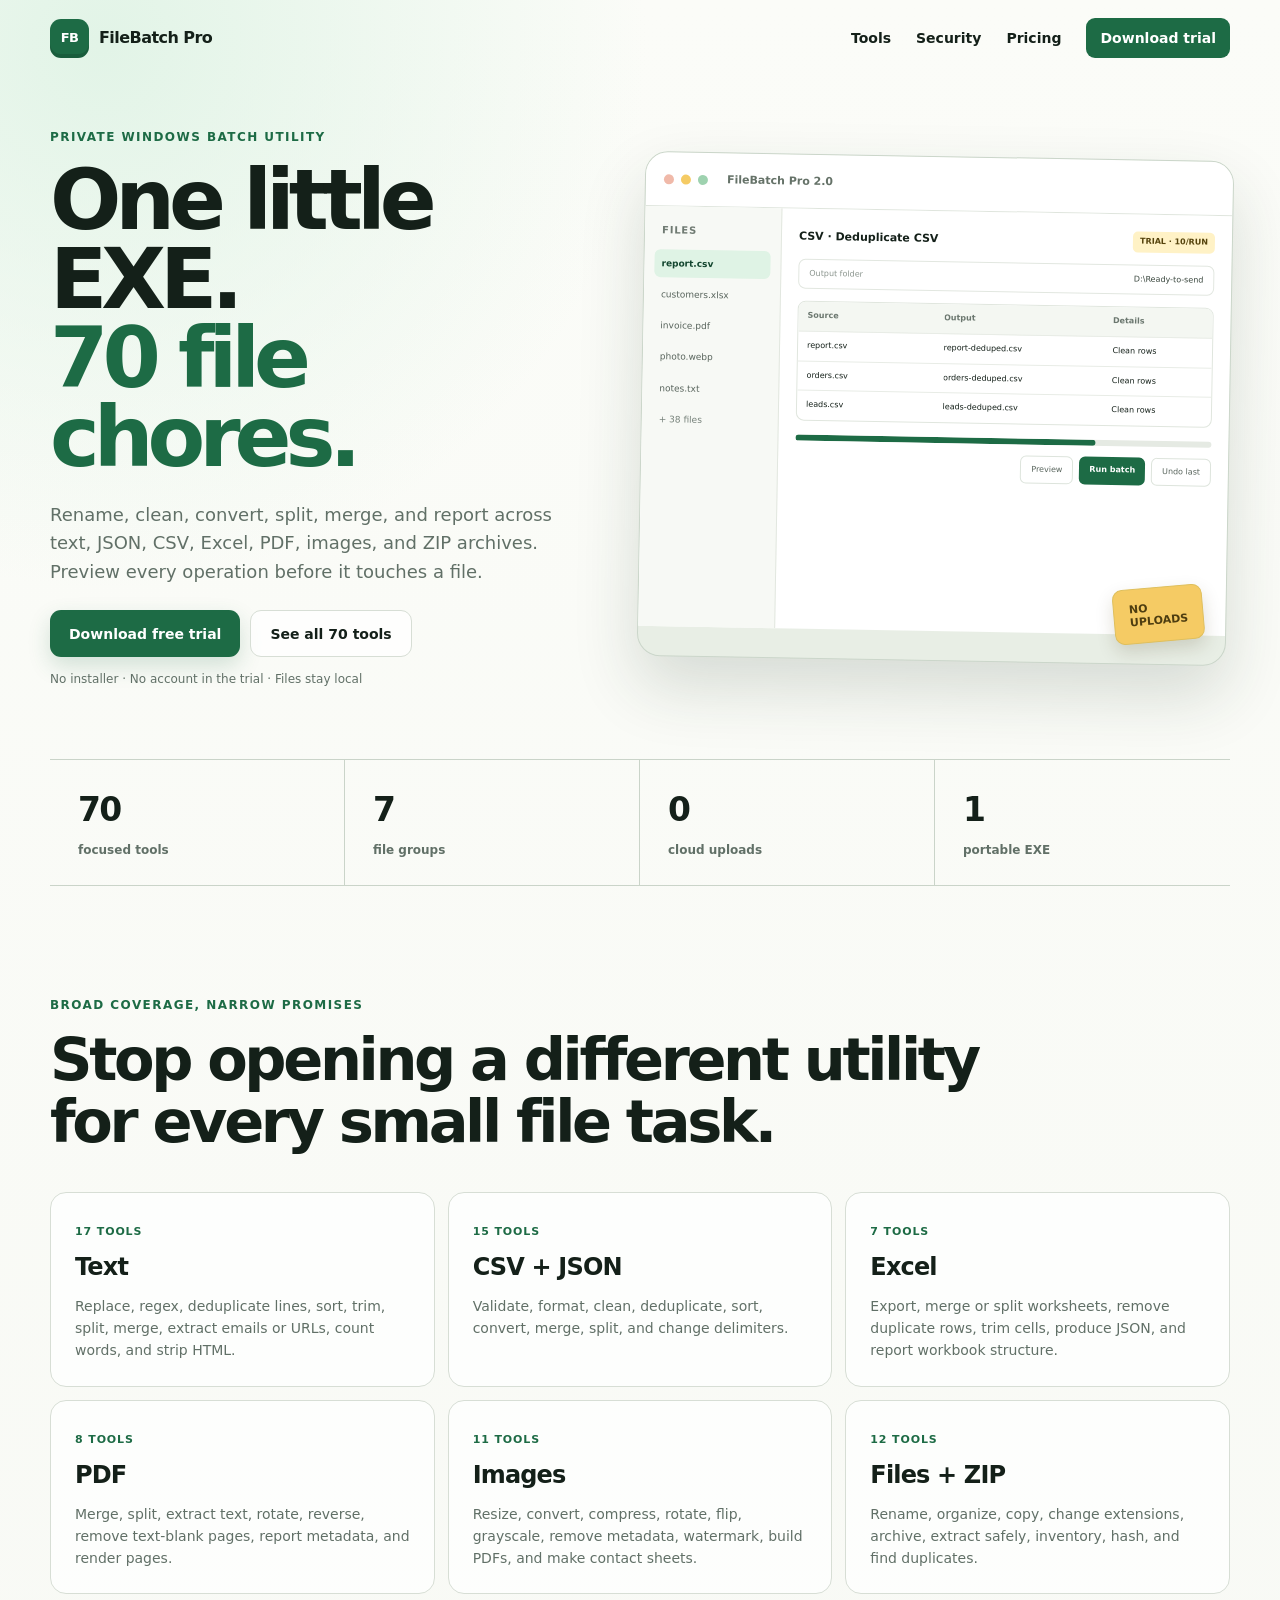
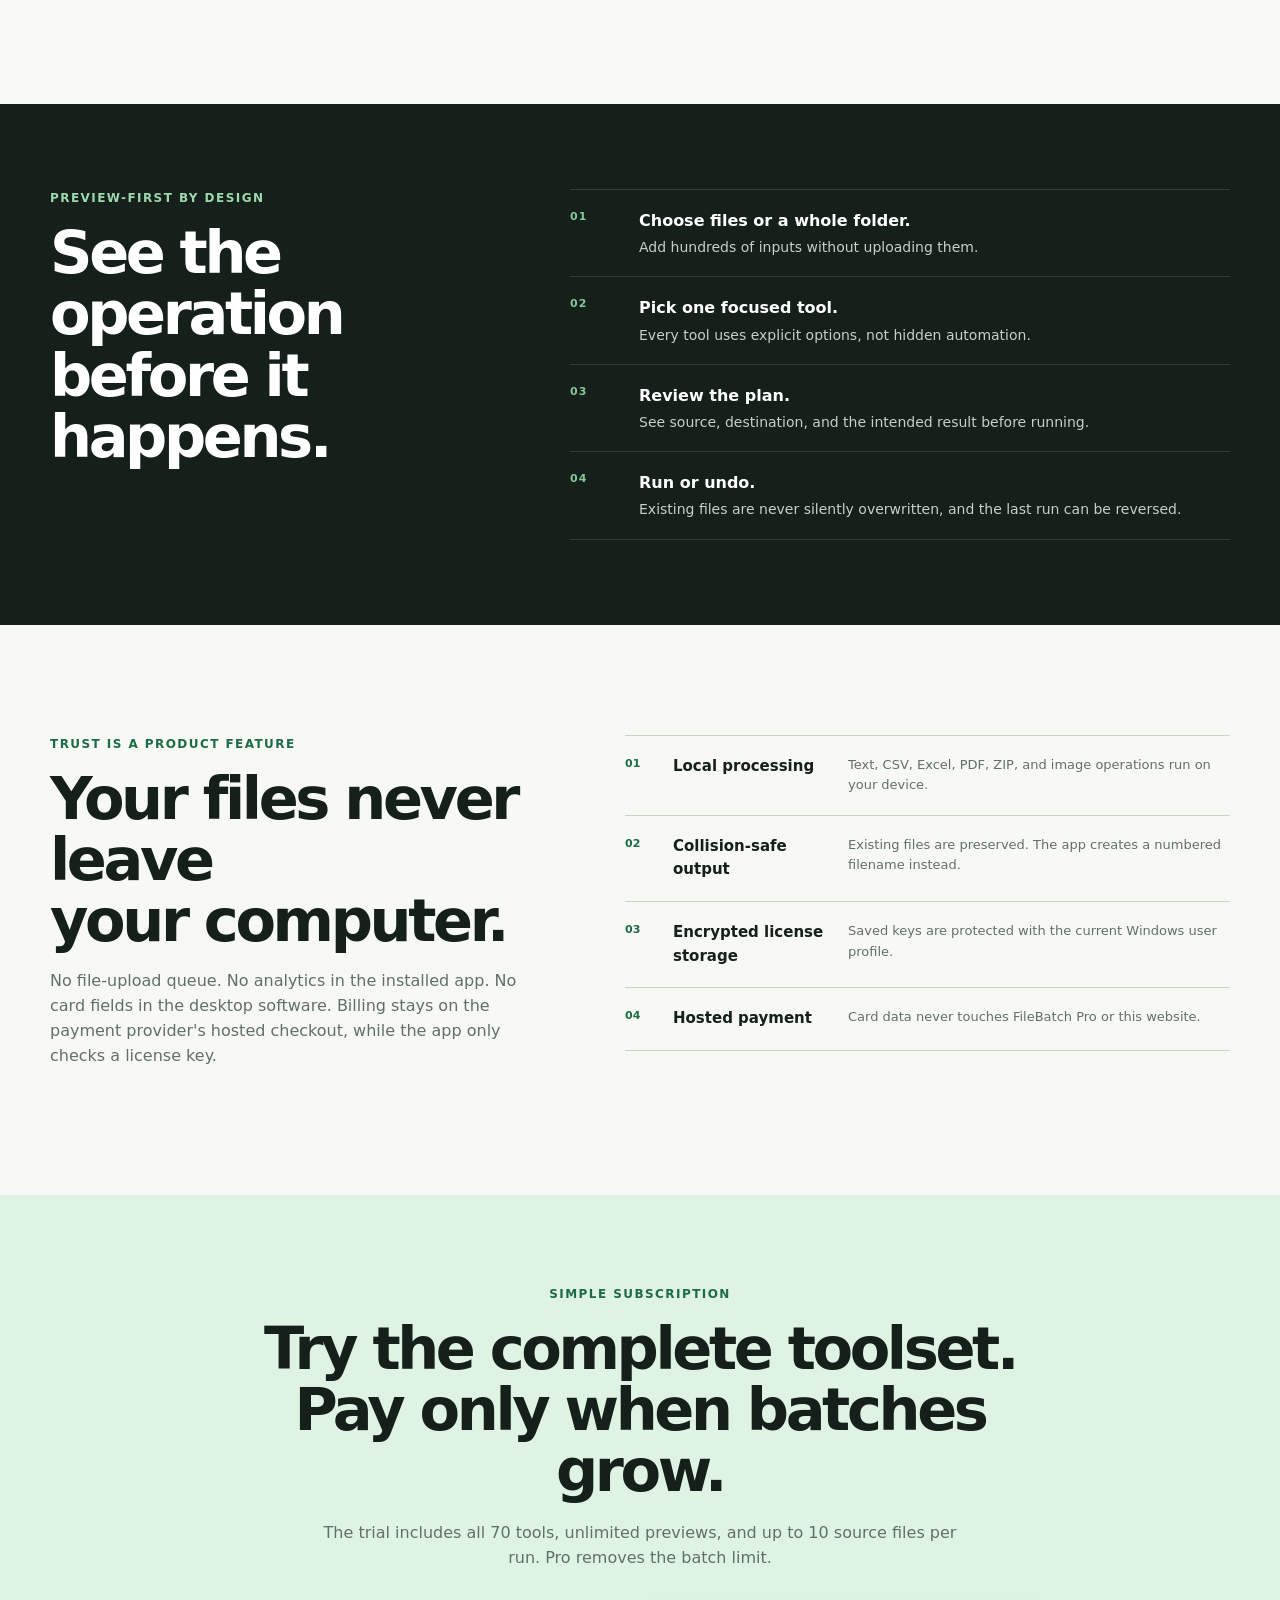
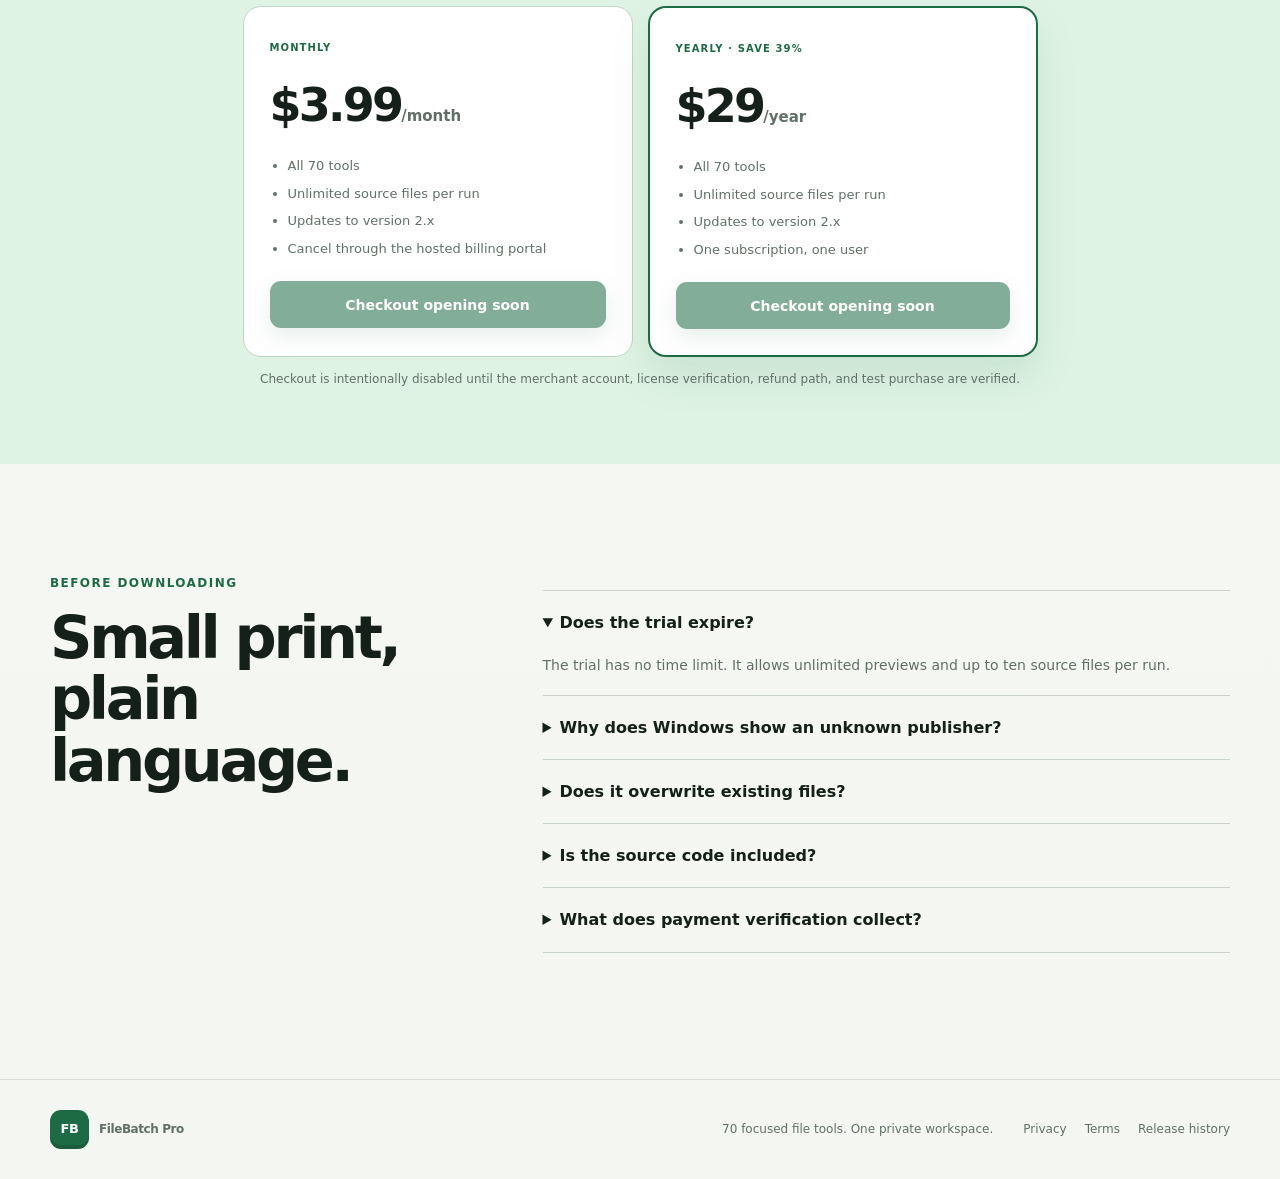
==== index.html @ 9b064d22 "Publish FileBatch Pro 2.0 landing page" ====
<!doctype html>
<html lang="en">
<head>
  <meta charset="utf-8">
  <meta name="viewport" content="width=device-width, initial-scale=1">
  <meta name="description" content="FileBatch Pro is a private Windows EXE with 70 batch tools for text, CSV, Excel, PDF, images, ZIP archives, and file organization.">
  <title>FileBatch Pro — 70 private file tools in one EXE</title>
  <link rel="stylesheet" href="styles.css">
</head>
<body>
  <header class="nav">
    <a class="brand" href="#top" aria-label="FileBatch Pro home">
      <span class="brand-mark">FB</span>
      <span>FileBatch Pro</span>
    </a>
    <nav>
      <a href="#tools">Tools</a>
      <a href="#security">Security</a>
      <a href="#pricing">Pricing</a>
      <a class="download-nav" href="https://github.com/Mudycrafter-rubbish-coder/filebatch-pro/releases/latest/download/FileBatchPro.exe">Download trial</a>
    </nav>
  </header>

  <main id="top">
    <section class="hero">
      <div class="hero-copy">
        <p class="eyebrow">Private Windows batch utility</p>
        <h1>One little EXE.<br><span>70 file chores.</span></h1>
        <p class="lede">Rename, clean, convert, split, merge, and report across text, JSON, CSV, Excel, PDF, images, and ZIP archives. Preview every operation before it touches a file.</p>
        <div class="hero-actions">
          <a class="button primary" href="https://github.com/Mudycrafter-rubbish-coder/filebatch-pro/releases/latest/download/FileBatchPro.exe">Download free trial</a>
          <a class="button quiet" href="#tools">See all 70 tools</a>
        </div>
        <p class="micro">No installer · No account in the trial · Files stay local</p>
      </div>

      <div class="product-art" aria-label="Illustration of the FileBatch Pro workspace">
        <div class="window-bar"><span></span><span></span><span></span><b>FileBatch Pro 2.0</b></div>
        <div class="window-body">
          <div class="side">
            <strong>Files</strong>
            <div class="file active">report.csv</div>
            <div class="file">customers.xlsx</div>
            <div class="file">invoice.pdf</div>
            <div class="file">photo.webp</div>
            <div class="file">notes.txt</div>
            <div class="file-more">+ 38 files</div>
          </div>
          <div class="pane">
            <div class="pane-title">
              <span>CSV · Deduplicate CSV</span>
              <em>TRIAL · 10/RUN</em>
            </div>
            <div class="option">Output folder <span>D:\Ready-to-send</span></div>
            <div class="table">
              <div class="row head"><span>Source</span><span>Output</span><span>Details</span></div>
              <div class="row"><span>report.csv</span><span>report-deduped.csv</span><span>Clean rows</span></div>
              <div class="row"><span>orders.csv</span><span>orders-deduped.csv</span><span>Clean rows</span></div>
              <div class="row"><span>leads.csv</span><span>leads-deduped.csv</span><span>Clean rows</span></div>
            </div>
            <div class="progress"><span></span></div>
            <div class="mock-actions"><i>Preview</i><b>Run batch</b><i>Undo last</i></div>
          </div>
        </div>
        <div class="privacy-stamp">NO<br>UPLOADS</div>
      </div>
    </section>

    <section class="stats" aria-label="Product highlights">
      <div><strong>70</strong><span>focused tools</span></div>
      <div><strong>7</strong><span>file groups</span></div>
      <div><strong>0</strong><span>cloud uploads</span></div>
      <div><strong>1</strong><span>portable EXE</span></div>
    </section>

    <section class="tools-section" id="tools">
      <p class="eyebrow">Broad coverage, narrow promises</p>
      <h2>Stop opening a different utility<br>for every small file task.</h2>
      <div class="tool-grid">
        <article class="tool-card">
          <span>17 tools</span>
          <h3>Text</h3>
          <p>Replace, regex, deduplicate lines, sort, trim, split, merge, extract emails or URLs, count words, and strip HTML.</p>
        </article>
        <article class="tool-card">
          <span>15 tools</span>
          <h3>CSV + JSON</h3>
          <p>Validate, format, clean, deduplicate, sort, convert, merge, split, and change delimiters.</p>
        </article>
        <article class="tool-card">
          <span>7 tools</span>
          <h3>Excel</h3>
          <p>Export, merge or split worksheets, remove duplicate rows, trim cells, produce JSON, and report workbook structure.</p>
        </article>
        <article class="tool-card">
          <span>8 tools</span>
          <h3>PDF</h3>
          <p>Merge, split, extract text, rotate, reverse, remove text-blank pages, report metadata, and render pages.</p>
        </article>
        <article class="tool-card">
          <span>11 tools</span>
          <h3>Images</h3>
          <p>Resize, convert, compress, rotate, flip, grayscale, remove metadata, watermark, build PDFs, and make contact sheets.</p>
        </article>
        <article class="tool-card">
          <span>12 tools</span>
          <h3>Files + ZIP</h3>
          <p>Rename, organize, copy, change extensions, archive, extract safely, inventory, hash, and find duplicates.</p>
        </article>
      </div>
    </section>

    <section class="workflow">
      <div>
        <p class="eyebrow">Preview-first by design</p>
        <h2>See the operation<br>before it happens.</h2>
      </div>
      <ol>
        <li><b>01</b><span><strong>Choose files or a whole folder.</strong> Add hundreds of inputs without uploading them.</span></li>
        <li><b>02</b><span><strong>Pick one focused tool.</strong> Every tool uses explicit options, not hidden automation.</span></li>
        <li><b>03</b><span><strong>Review the plan.</strong> See source, destination, and the intended result before running.</span></li>
        <li><b>04</b><span><strong>Run or undo.</strong> Existing files are never silently overwritten, and the last run can be reversed.</span></li>
      </ol>
    </section>

    <section class="security" id="security">
      <div class="security-copy">
        <p class="eyebrow">Trust is a product feature</p>
        <h2>Your files never leave<br>your computer.</h2>
        <p>No file-upload queue. No analytics in the installed app. No card fields in the desktop software. Billing stays on the payment provider's hosted checkout, while the app only checks a license key.</p>
      </div>
      <div class="security-list">
        <div><span>01</span><b>Local processing</b><p>Text, CSV, Excel, PDF, ZIP, and image operations run on your device.</p></div>
        <div><span>02</span><b>Collision-safe output</b><p>Existing files are preserved. The app creates a numbered filename instead.</p></div>
        <div><span>03</span><b>Encrypted license storage</b><p>Saved keys are protected with the current Windows user profile.</p></div>
        <div><span>04</span><b>Hosted payment</b><p>Card data never touches FileBatch Pro or this website.</p></div>
      </div>
    </section>

    <section class="pricing" id="pricing">
      <div class="pricing-head">
        <p class="eyebrow">Simple subscription</p>
        <h2>Try the complete toolset.<br>Pay only when batches grow.</h2>
        <p>The trial includes all 70 tools, unlimited previews, and up to 10 source files per run. Pro removes the batch limit.</p>
      </div>
      <div class="plans">
        <article class="plan">
          <span>MONTHLY</span>
          <strong>$3.99<small>/month</small></strong>
          <ul><li>All 70 tools</li><li>Unlimited source files per run</li><li>Updates to version 2.x</li><li>Cancel through the hosted billing portal</li></ul>
          <a class="button primary disabled" href="#pricing" aria-disabled="true">Checkout opening soon</a>
        </article>
        <article class="plan featured">
          <span>YEARLY · SAVE 39%</span>
          <strong>$29<small>/year</small></strong>
          <ul><li>All 70 tools</li><li>Unlimited source files per run</li><li>Updates to version 2.x</li><li>One subscription, one user</li></ul>
          <a class="button primary disabled" href="#pricing" aria-disabled="true">Checkout opening soon</a>
        </article>
      </div>
      <p class="micro center">Checkout is intentionally disabled until the merchant account, license verification, refund path, and test purchase are verified.</p>
    </section>

    <section class="faq">
      <div>
        <p class="eyebrow">Before downloading</p>
        <h2>Small print,<br>plain language.</h2>
      </div>
      <dl>
        <details open><summary>Does the trial expire?</summary><p>The trial has no time limit. It allows unlimited previews and up to ten source files per run.</p></details>
        <details><summary>Why does Windows show an unknown publisher?</summary><p>Version 2.0 is not code-signed yet. The release page publishes the SHA-256 checksum so the downloaded EXE can be verified.</p></details>
        <details><summary>Does it overwrite existing files?</summary><p>No. Output paths are collision-checked, and the application chooses a numbered name when necessary.</p></details>
        <details><summary>Is the source code included?</summary><p>The public download is the compiled trial application. It is commercial software, not an open-source release.</p></details>
        <details><summary>What does payment verification collect?</summary><p>The app asks only for the license key from the payment receipt. Card details are entered on the provider's hosted checkout, never in the EXE.</p></details>
      </dl>
    </section>
  </main>

  <footer>
    <div class="brand"><span class="brand-mark">FB</span><span>FileBatch Pro</span></div>
    <p>70 focused file tools. One private workspace.</p>
    <div class="footer-links"><a href="privacy.html">Privacy</a><a href="terms.html">Terms</a><a href="https://github.com/Mudycrafter-rubbish-coder/filebatch-pro/releases">Release history</a></div>
  </footer>
</body>
</html>
---- styles.css ----
:root {
  --ink: #142019;
  --muted: #617067;
  --paper: #f4f6f1;
  --card: #fff;
  --green: #1d6b45;
  --green-dark: #12452e;
  --mint: #dff3e5;
  --line: #d7ded5;
  --amber: #f5cb64;
}

* { box-sizing: border-box; }
html { scroll-behavior: smooth; }
body {
  margin: 0;
  color: var(--ink);
  background:
    radial-gradient(circle at 8% 1%, rgba(223, 243, 229, .9), transparent 34rem),
    linear-gradient(180deg, #fbfcf8, var(--paper));
  font: 16px/1.58 "Segoe UI", system-ui, -apple-system, sans-serif;
}
a { color: inherit; }
.nav {
  width: min(1180px, calc(100% - 40px));
  margin: auto;
  min-height: 76px;
  display: flex;
  align-items: center;
  justify-content: space-between;
  gap: 24px;
}
.brand { display: flex; align-items: center; gap: 10px; font-weight: 800; letter-spacing: -.035em; text-decoration: none; }
.brand-mark {
  width: 39px; height: 39px; display: grid; place-items: center;
  border-radius: 11px; color: white; background: var(--green);
  box-shadow: inset 0 -4px 0 rgba(0, 0, 0, .13); font-size: 13px;
}
.nav nav { display: flex; align-items: center; gap: 25px; font-size: 14px; font-weight: 650; }
.nav nav a { text-decoration: none; }
.download-nav { padding: 9px 14px; border-radius: 9px; color: white !important; background: var(--green); }
main { overflow: hidden; }
.hero {
  width: min(1180px, calc(100% - 40px));
  margin: 52px auto 70px;
  display: grid;
  grid-template-columns: .95fr 1.05fr;
  gap: 58px;
  align-items: center;
}
.eyebrow {
  margin: 0 0 14px; color: var(--green); font-size: 12px; font-weight: 850;
  letter-spacing: .12em; text-transform: uppercase;
}
h1 { margin: 0; font-size: clamp(52px, 7vw, 84px); line-height: .94; letter-spacing: -.072em; }
h1 span { color: var(--green); }
.lede { max-width: 590px; margin: 24px 0; color: var(--muted); font-size: 18px; }
.hero-actions { display: flex; flex-wrap: wrap; gap: 10px; }
.button {
  display: inline-flex; align-items: center; justify-content: center;
  min-height: 47px; padding: 0 19px; border-radius: 11px; text-decoration: none;
  font-size: 14px; font-weight: 800;
}
.primary { color: white; background: var(--green); box-shadow: 0 9px 22px rgba(29, 107, 69, .18); }
.primary:hover { background: var(--green-dark); }
.quiet { border: 1px solid var(--line); background: rgba(255, 255, 255, .75); }
.disabled { opacity: .55; cursor: default; }
.micro { margin: 13px 0 0; color: var(--muted); font-size: 12px; }
.center { text-align: center; }

.product-art {
  position: relative; min-height: 505px; overflow: hidden; border: 1px solid #cbd6ca;
  border-radius: 23px; background: #e8eee5; box-shadow: 0 30px 65px rgba(30, 55, 40, .16);
  transform: rotate(1deg);
}
.window-bar {
  height: 54px; display: flex; align-items: center; gap: 7px; padding: 0 18px;
  border-bottom: 1px solid #dfe5dd; background: white;
}
.window-bar span { width: 10px; height: 10px; border-radius: 50%; background: #d6ddd4; }
.window-bar span:first-child { background: #f0b9a9; }
.window-bar span:nth-child(2) { background: var(--amber); }
.window-bar span:nth-child(3) { background: #9ed2af; }
.window-bar b { margin-left: 12px; font-size: 11px; color: #657268; }
.window-body { display: grid; grid-template-columns: 137px 1fr; min-height: 420px; background: white; }
.side { padding: 16px 10px; border-right: 1px solid #e2e7e0; background: #f7f9f5; }
.side strong { display: block; padding: 0 7px 8px; font-size: 10px; text-transform: uppercase; color: #6f7a72; letter-spacing: .08em; }
.file { margin: 3px 0; padding: 7px; border-radius: 6px; overflow: hidden; color: #58645c; font-size: 9px; white-space: nowrap; text-overflow: ellipsis; }
.file.active { color: var(--green-dark); background: var(--mint); font-weight: 700; }
.file-more { margin: 10px 7px; font-size: 9px; color: #758079; }
.pane { min-width: 0; padding: 17px; }
.pane-title { display: flex; align-items: center; justify-content: space-between; font-size: 11px; font-weight: 800; }
.pane-title em { padding: 4px 7px; border-radius: 5px; color: #55430c; background: #fff2c6; font-size: 8px; font-style: normal; }
.option { margin: 12px 0; padding: 8px 10px; border: 1px solid #e2e7e0; border-radius: 7px; color: #8b958e; font-size: 8px; }
.option span { float: right; color: #39463d; }
.table { overflow: hidden; border: 1px solid #e0e6de; border-radius: 8px; }
.row { display: grid; grid-template-columns: 1fr 1.25fr .7fr; gap: 7px; padding: 8px 9px; border-bottom: 1px solid #e8ece6; font-size: 8px; }
.row:last-child { border-bottom: 0; }
.row span { overflow: hidden; white-space: nowrap; text-overflow: ellipsis; }
.row.head { color: #6b776f; background: #f4f7f2; font-weight: 800; }
.progress { height: 6px; margin-top: 14px; overflow: hidden; border-radius: 9px; background: #e5eae3; }
.progress span { display: block; width: 72%; height: 100%; border-radius: inherit; background: var(--green); }
.mock-actions { display: flex; justify-content: flex-end; gap: 6px; margin-top: 11px; }
.mock-actions i, .mock-actions b { padding: 7px 10px; border-radius: 6px; font-size: 8px; font-style: normal; }
.mock-actions i { border: 1px solid #dde4dc; color: #59655d; }
.mock-actions b { color: white; background: var(--green); }
.privacy-stamp {
  position: absolute; right: 22px; bottom: 22px; padding: 14px 15px;
  border: 1px solid #dfbf5c; border-radius: 10px; background: var(--amber);
  color: #4d3d10; font-size: 11px; font-weight: 900; line-height: 1.15;
  transform: rotate(-6deg); box-shadow: 0 8px 18px rgba(66, 52, 16, .17);
}

.stats {
  display: grid; grid-template-columns: repeat(4, 1fr);
  width: min(1180px, calc(100% - 40px)); margin: 0 auto 110px;
  border-top: 1px solid #cad4c9; border-bottom: 1px solid #cad4c9;
}
.stats div { padding: 24px 28px; border-right: 1px solid #cad4c9; }
.stats div:last-child { border-right: 0; }
.stats strong { display: block; font-size: 33px; letter-spacing: -.05em; }
.stats span { color: var(--muted); font-size: 12px; font-weight: 650; }

.tools-section { width: min(1180px, calc(100% - 40px)); margin: 0 auto 110px; }
h2 { margin: 0; font-size: clamp(38px, 5vw, 59px); line-height: 1.04; letter-spacing: -.057em; }
.tool-grid { display: grid; grid-template-columns: repeat(3, 1fr); gap: 13px; margin-top: 40px; }
.tool-card { padding: 24px; border: 1px solid var(--line); border-radius: 16px; background: rgba(255, 255, 255, .76); }
.tool-card span { color: var(--green); font-size: 11px; font-weight: 850; letter-spacing: .08em; text-transform: uppercase; }
.tool-card h3 { margin: 7px 0 8px; font-size: 24px; letter-spacing: -.035em; }
.tool-card p { margin: 0; color: var(--muted); font-size: 14px; }

.workflow {
  display: grid; grid-template-columns: .8fr 1.2fr; gap: 80px;
  padding: 85px max(20px, calc((100vw - 1180px) / 2)); background: var(--ink); color: white;
}
.workflow .eyebrow { color: #9dd8af; }
.workflow ol { margin: 0; padding: 0; list-style: none; }
.workflow li { display: grid; grid-template-columns: 55px 1fr; gap: 14px; padding: 18px 0; border-bottom: 1px solid rgba(255, 255, 255, .13); }
.workflow li:first-child { border-top: 1px solid rgba(255, 255, 255, .13); }
.workflow li b { color: #86c79a; font-size: 11px; letter-spacing: .11em; }
.workflow li span { color: #c6d0c9; font-size: 14px; }
.workflow li strong { display: block; margin-bottom: 3px; color: white; font-size: 16px; }

.security {
  display: grid; grid-template-columns: .9fr 1.1fr; gap: 80px;
  width: min(1180px, calc(100% - 40px)); margin: 110px auto;
}
.security-copy > p:last-child { color: var(--muted); max-width: 500px; }
.security-list { border-top: 1px solid #cad4c9; }
.security-list div { display: grid; grid-template-columns: 38px 165px 1fr; gap: 10px; padding: 19px 0; border-bottom: 1px solid #cad4c9; align-items: start; }
.security-list span { color: var(--green); font-size: 11px; font-weight: 850; }
.security-list b { font-size: 15px; }
.security-list p { margin: 0; color: var(--muted); font-size: 13px; }

.pricing { padding: 90px 20px 75px; background: var(--mint); }
.pricing-head { max-width: 780px; margin: 0 auto 36px; text-align: center; }
.pricing-head > p:last-child { max-width: 650px; margin: 18px auto 0; color: var(--muted); }
.plans { display: grid; grid-template-columns: repeat(2, minmax(280px, 390px)); justify-content: center; gap: 15px; }
.plan { padding: 26px; border: 1px solid #bfd7c5; border-radius: 18px; background: white; }
.plan.featured { border: 2px solid var(--green); box-shadow: 0 20px 40px rgba(29, 107, 69, .12); }
.plan > span { color: var(--green); font-size: 10px; font-weight: 850; letter-spacing: .11em; }
.plan strong { display: block; margin: 10px 0 15px; font-size: 46px; letter-spacing: -.06em; }
.plan small { font-size: 15px; letter-spacing: 0; color: var(--muted); }
.plan ul { padding: 0 0 0 18px; color: var(--muted); font-size: 13px; min-height: 112px; }
.plan li { margin: 7px 0; }
.plan .button { width: 100%; }

.faq {
  display: grid; grid-template-columns: .75fr 1.25fr; gap: 80px;
  width: min(1180px, calc(100% - 40px)); margin: 110px auto;
}
details { border-top: 1px solid #cad4c9; }
details:last-child { border-bottom: 1px solid #cad4c9; }
summary { padding: 19px 0; cursor: pointer; font-size: 16px; font-weight: 750; }
details p { margin: 0 0 18px; max-width: 680px; color: var(--muted); font-size: 14px; }
footer {
  display: grid; grid-template-columns: 1fr auto auto; gap: 30px; align-items: center;
  padding: 30px max(20px, calc((100vw - 1180px) / 2));
  border-top: 1px solid var(--line); color: var(--muted); font-size: 12px;
}
footer p { margin: 0; }
.footer-links { display: flex; gap: 18px; }
.footer-links a { text-decoration: none; }

@media (max-width: 900px) {
  .nav nav a:not(.download-nav) { display: none; }
  .hero, .workflow, .security, .faq { grid-template-columns: 1fr; gap: 40px; }
  .hero { margin-top: 26px; }
  .tool-grid { grid-template-columns: repeat(2, 1fr); }
  .security-list div { grid-template-columns: 35px 145px 1fr; }
}
@media (max-width: 620px) {
  .nav { width: min(100% - 24px, 1180px); }
  .hero, .tools-section, .security, .faq { width: min(100% - 24px, 1180px); }
  h1 { font-size: 55px; }
  .product-art { min-height: 430px; transform: none; }
  .window-body { grid-template-columns: 105px 1fr; min-height: 355px; }
  .stats { grid-template-columns: repeat(2, 1fr); width: min(100% - 24px, 1180px); }
  .stats div:nth-child(2) { border-right: 0; }
  .stats div:nth-child(-n+2) { border-bottom: 1px solid #cad4c9; }
  .tool-grid, .plans { grid-template-columns: 1fr; }
  .workflow { padding: 65px 20px; }
  .workflow h2 br, .security h2 br, .faq h2 br { display: none; }
  .security-list div { grid-template-columns: 32px 1fr; }
  .security-list p { grid-column: 2; }
  footer { grid-template-columns: 1fr; }
}
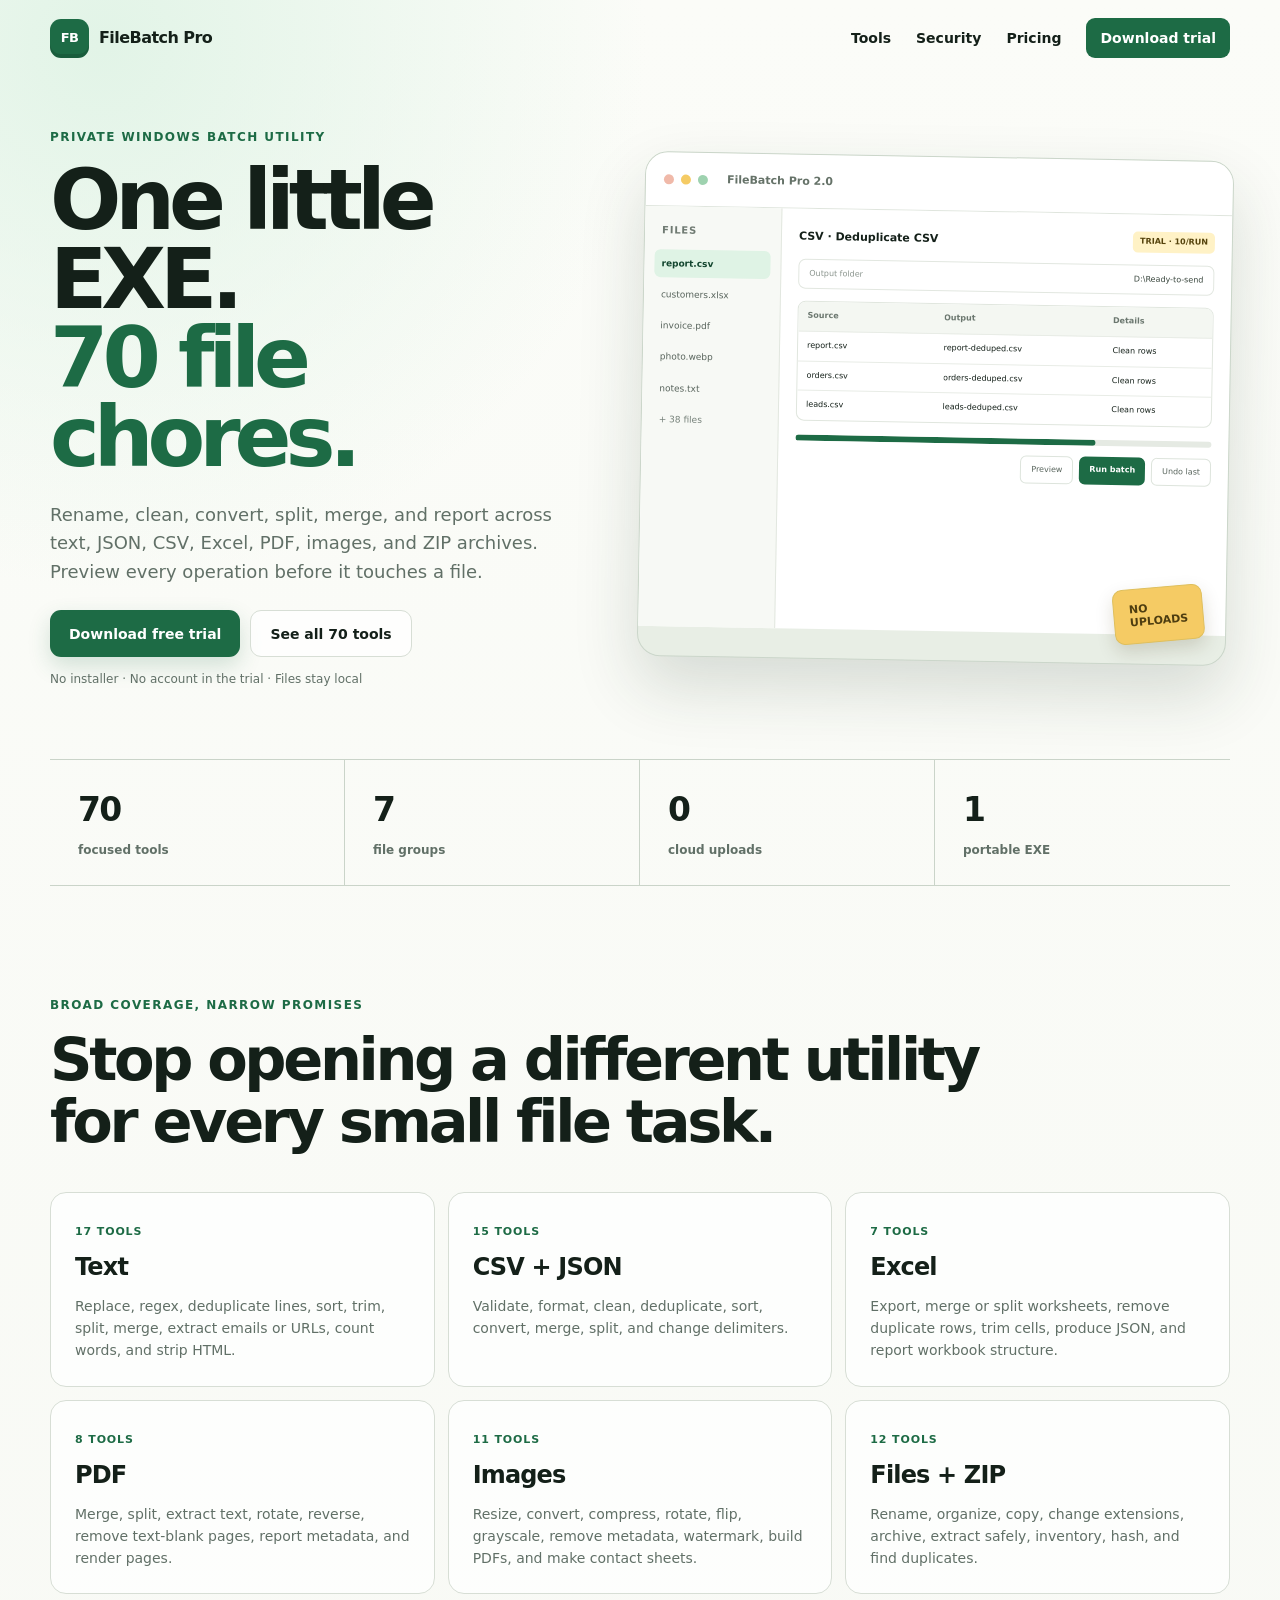
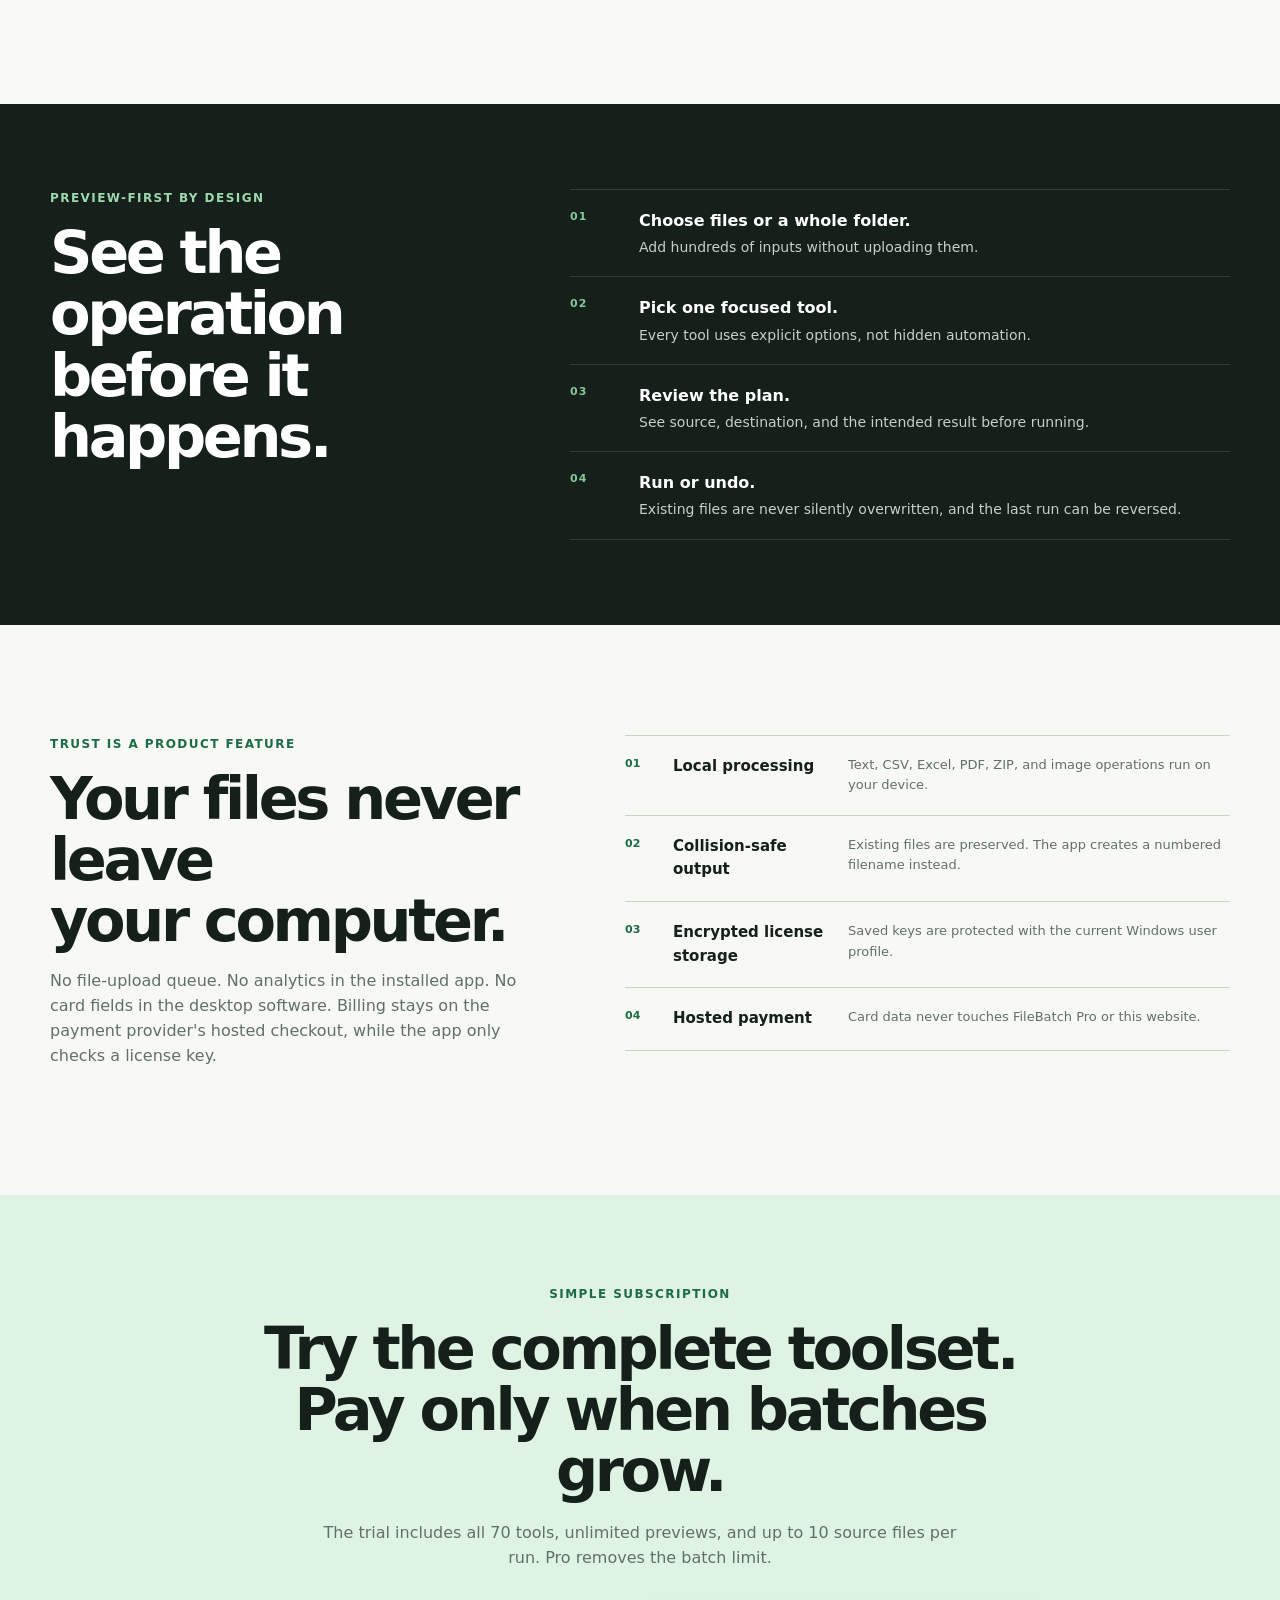
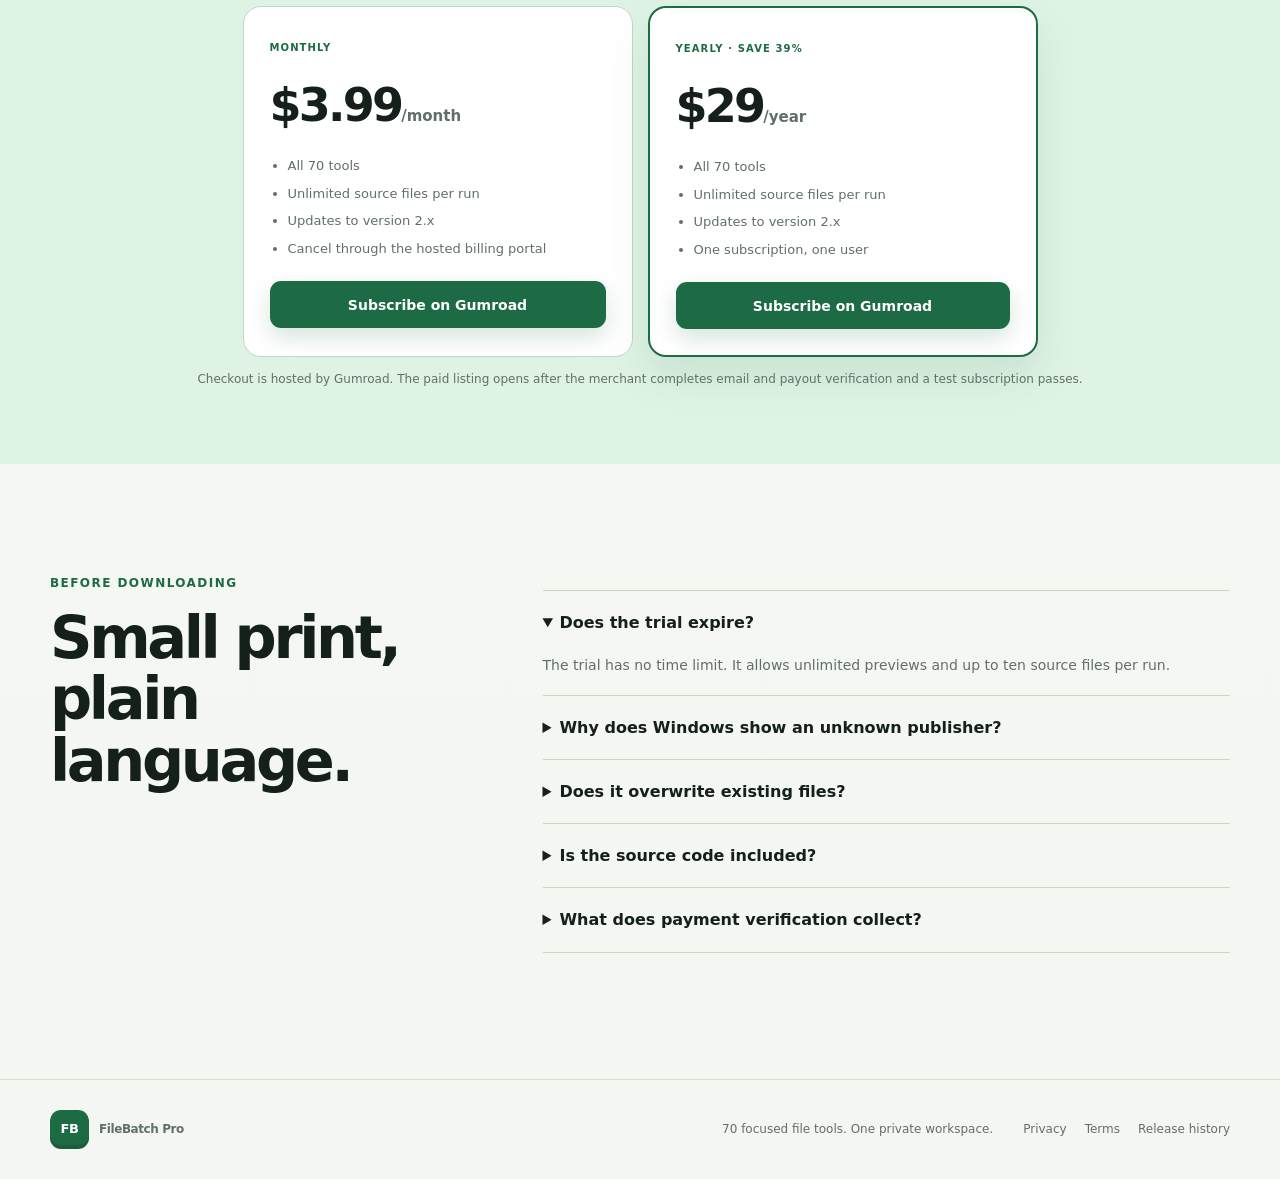
==== commit 0f6f309b: "Connect Gumroad licensing and publish 2.0.1" ====
--- a/index.html
+++ b/index.html
@@ -4,6 +4,9 @@
   <meta charset="utf-8">
   <meta name="viewport" content="width=device-width, initial-scale=1">
   <meta name="description" content="FileBatch Pro is a private Windows EXE with 70 batch tools for text, CSV, Excel, PDF, images, ZIP archives, and file organization.">
+  <meta property="og:title" content="FileBatch Pro — 70 private file tools in one EXE">
+  <meta property="og:description" content="Preview-first batch tools for text, CSV, Excel, PDF, images, ZIP archives, and file organization.">
+  <meta property="og:image" content="https://mudycrafter-rubbish-coder.github.io/filebatch-pro/assets/cover-1280x720.png">
   <title>FileBatch Pro — 70 private file tools in one EXE</title>
   <link rel="stylesheet" href="styles.css">
 </head>
@@ -148,16 +151,16 @@
           <span>MONTHLY</span>
           <strong>$3.99<small>/month</small></strong>
           <ul><li>All 70 tools</li><li>Unlimited source files per run</li><li>Updates to version 2.x</li><li>Cancel through the hosted billing portal</li></ul>
-          <a class="button primary disabled" href="#pricing" aria-disabled="true">Checkout opening soon</a>
+          <a class="button primary" href="https://shiyiverse1.gumroad.com/l/filebatch-pro-70-tools">Subscribe on Gumroad</a>
         </article>
         <article class="plan featured">
           <span>YEARLY · SAVE 39%</span>
           <strong>$29<small>/year</small></strong>
           <ul><li>All 70 tools</li><li>Unlimited source files per run</li><li>Updates to version 2.x</li><li>One subscription, one user</li></ul>
-          <a class="button primary disabled" href="#pricing" aria-disabled="true">Checkout opening soon</a>
+          <a class="button primary" href="https://shiyiverse1.gumroad.com/l/filebatch-pro-70-tools">Subscribe on Gumroad</a>
         </article>
       </div>
-      <p class="micro center">Checkout is intentionally disabled until the merchant account, license verification, refund path, and test purchase are verified.</p>
+      <p class="micro center">Checkout is hosted by Gumroad. The paid listing opens after the merchant completes email and payout verification and a test subscription passes.</p>
     </section>
 
     <section class="faq">
